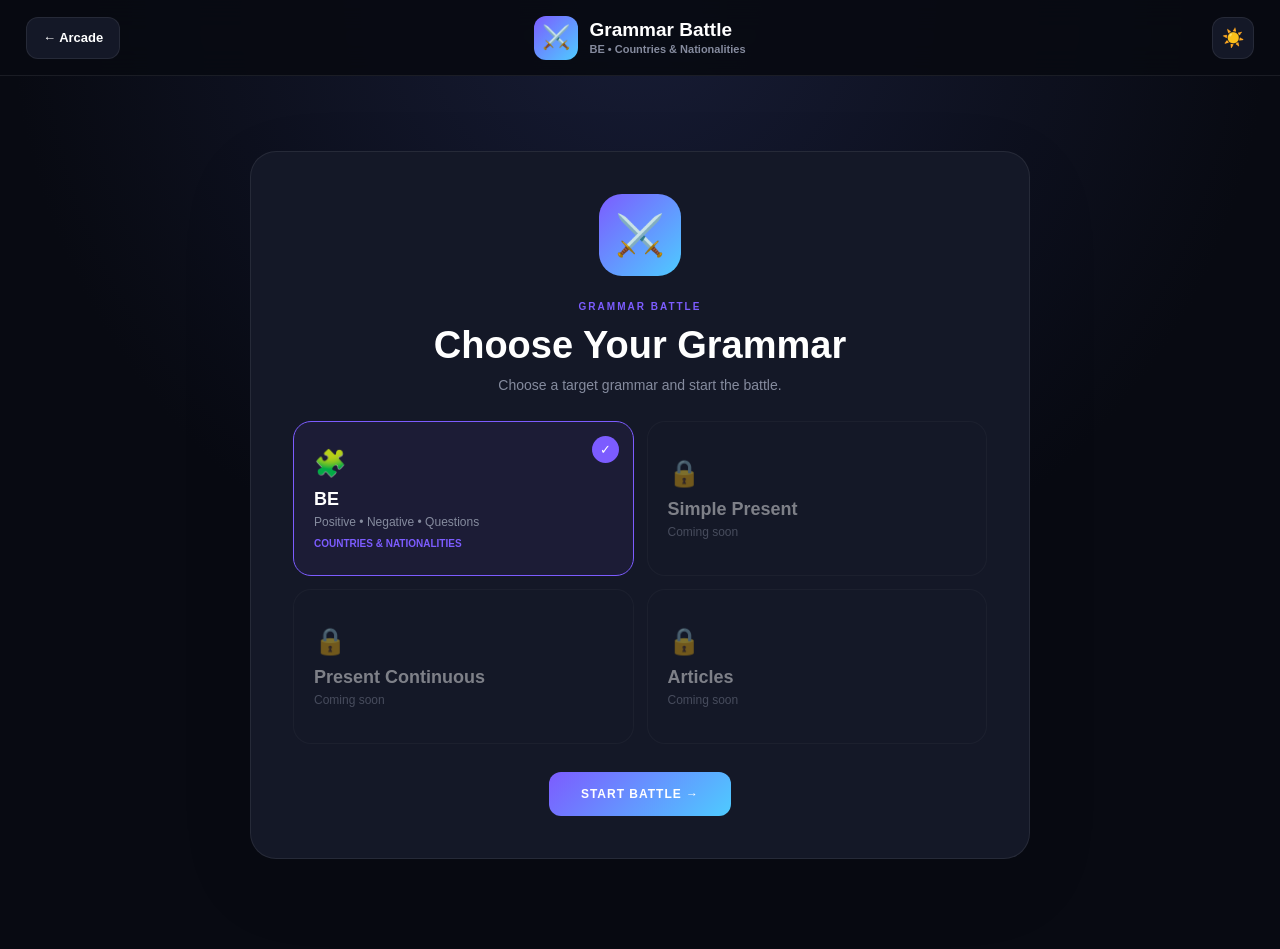
==== games/grammar-battle/index.html @ 50c9bced "Add files via upload" ====
<!DOCTYPE html>
<html lang="en">

<head>

    <meta charset="UTF-8">

    <meta
        name="viewport"
        content="width=device-width, initial-scale=1.0"
    >

    <title>Grammar Battle | Learning Arcade</title>

    <link
        rel="stylesheet"
        href="style.css"
    >

</head>

<body>


    <!-- =================================================
         HEADER
    ================================================== -->

    <header class="game-header">

        <a
            href="../../index.html"
            class="back-button"
        >
            ← Arcade
        </a>


        <div class="game-title">

            <span class="game-icon">
                ⚔️
            </span>


            <div class="game-title-text">

                <h1>
                    Grammar Battle
                </h1>

                <p>
                    BE • Countries &amp; Nationalities
                </p>

            </div>

        </div>


        <div class="header-right">

            <button
                id="themeToggle"
                class="theme-toggle"
                type="button"
                aria-label="Toggle light and dark mode"
                title="Toggle theme"
            >
                ☀️
            </button>

        </div>

    </header>



    <!-- =================================================
         MAIN
    ================================================== -->

    <main>


        <!-- =================================================
             TARGET GRAMMAR
        ================================================== -->

        <section
            id="targetScreen"
            class="screen"
        >

            <div class="selection-card">

                <div class="selection-icon">
                    ⚔️
                </div>


                <span class="eyebrow">
                    GRAMMAR BATTLE
                </span>


                <h2>
                    Choose Your Grammar
                </h2>


                <p class="selection-description">
                    Choose a target grammar and
                    start the battle.
                </p>


                <div class="grammar-grid">


                    <button
                        class="grammar-card selected"
                        type="button"
                    >

                        <span class="grammar-card-icon">
                            🧩
                        </span>

                        <span class="grammar-card-title">
                            BE
                        </span>

                        <span class="grammar-card-text">
                            Positive • Negative • Questions
                        </span>

                        <span class="grammar-card-topic">
                            Countries &amp; Nationalities
                        </span>

                    </button>


                    <button
                        class="grammar-card locked"
                        type="button"
                        disabled
                    >

                        <span class="grammar-card-icon">
                            🔒
                        </span>

                        <span class="grammar-card-title">
                            Simple Present
                        </span>

                        <span class="grammar-card-text">
                            Coming soon
                        </span>

                    </button>


                    <button
                        class="grammar-card locked"
                        type="button"
                        disabled
                    >

                        <span class="grammar-card-icon">
                            🔒
                        </span>

                        <span class="grammar-card-title">
                            Present Continuous
                        </span>

                        <span class="grammar-card-text">
                            Coming soon
                        </span>

                    </button>


                    <button
                        class="grammar-card locked"
                        type="button"
                        disabled
                    >

                        <span class="grammar-card-icon">
                            🔒
                        </span>

                        <span class="grammar-card-title">
                            Articles
                        </span>

                        <span class="grammar-card-text">
                            Coming soon
                        </span>

                    </button>

                </div>


                <button
                    id="startBattleButton"
                    class="main-button"
                    type="button"
                >
                    START BATTLE →
                </button>

            </div>

        </section>



        <!-- =================================================
             GAME
        ================================================== -->

        <section
            id="gameScreen"
            class="screen hidden"
        >

            <div class="battle-container">


                <!-- SCORE -->

                <div class="score-bar">


                    <div class="score-item">

                        <span>
                            SCORE
                        </span>

                        <strong id="score">
                            0
                        </strong>

                    </div>


                    <div class="score-item">

                        <span>
                            PROGRESS
                        </span>

                        <strong id="questionNumber">
                            1 / 15
                        </strong>

                    </div>


                    <div class="score-item combo-item">

                        <span>
                            COMBO
                        </span>

                        <strong id="combo">
                            ×1
                        </strong>

                    </div>

                </div>



                <!-- QUESTION -->

                <div class="question-area">

                    <div
                        id="questionType"
                        class="question-badge"
                    >
                        COMPLETE THE SENTENCE
                    </div>


                    <h2 id="questionText">
                        She _____ from Brazil.
                    </h2>


                    <p id="questionHint">
                        Choose the best answer.
                    </p>

                </div>



                <!-- ANSWERS -->

                <div
                    id="answersContainer"
                    class="answers-container"
                ></div>



                <!-- FEEDBACK -->

                <div
                    id="feedback"
                    class="feedback"
                ></div>



                <!-- PROGRESS -->

                <div class="progress-area">

                    <div class="progress-label">

                        <span>
                            BATTLE PROGRESS
                        </span>

                        <span id="progressText">
                            0 / 15
                        </span>

                    </div>


                    <div class="progress-bar">

                        <div
                            id="progressFill"
                            class="progress-fill"
                        ></div>

                    </div>

                </div>

            </div>

        </section>



        <!-- =================================================
             RESULT
        ================================================== -->

        <section
            id="resultScreen"
            class="screen hidden"
        >

            <div class="result-card">


                <div class="result-icon">
                    🏆
                </div>


                <span class="eyebrow">
                    BATTLE COMPLETE
                </span>


                <h2>
                    Great Job!
                </h2>


                <div class="final-score">

                    <span>
                        FINAL SCORE
                    </span>

                    <strong id="finalScore">
                        0 / 15
                    </strong>

                </div>


                <div class="result-stats">


                    <div class="result-stat">

                        <strong id="finalCorrect">
                            0
                        </strong>

                        <span>
                            Correct
                        </span>

                    </div>


                    <div class="result-stat">

                        <strong id="finalWrong">
                            0
                        </strong>

                        <span>
                            Wrong
                        </span>

                    </div>


                    <div class="result-stat">

                        <strong id="finalAccuracy">
                            0%
                        </strong>

                        <span>
                            Accuracy
                        </span>

                    </div>

                </div>



                <!-- BREAKDOWN -->

                <div class="breakdown">

                    <h3>
                        Grammar Breakdown
                    </h3>


                    <div class="breakdown-row">

                        <span>
                            ✅ Positive
                        </span>

                        <strong id="positiveResult">
                            0 / 5
                        </strong>

                    </div>


                    <div class="breakdown-row">

                        <span>
                            ❌ Negative
                        </span>

                        <strong id="negativeResult">
                            0 / 5
                        </strong>

                    </div>


                    <div class="breakdown-row">

                        <span>
                            ❓ Answer the Question
                        </span>

                        <strong id="questionResult">
                            0 / 5
                        </strong>

                    </div>

                </div>



                <!-- XP -->

                <div class="xp-box">

                    <span>
                        XP EARNED
                    </span>

                    <strong id="earnedXP">
                        +0 XP
                    </strong>

                </div>



                <div class="result-buttons">

                    <button
                        id="retryButton"
                        class="main-button"
                        type="button"
                    >
                        PLAY AGAIN →
                    </button>


                    <button
                        id="grammarButton"
                        class="secondary-button"
                        type="button"
                    >
                        ← Choose Grammar
                    </button>

                </div>

            </div>

        </section>

    </main>


    <script src="script.js"></script>

</body>

</html>
---- games/grammar-battle/style.css ----
/* =====================================================
   GRAMMAR BATTLE
===================================================== */

* {
    margin: 0;
    padding: 0;
    box-sizing: border-box;
}


:root {

    --bg-main: #f3f5fa;

    --bg-card: #ffffff;

    --bg-card-hover: #f0f2f8;

    --text-main: #161927;

    --text-muted: #60677a;

    --text-soft: #7c8395;

    --border: rgba(20,25,45,0.10);

    --accent: #7c5cff;

    --accent-two: #4ecbff;

    --success: #22c55e;

    --success-bg: #dcfce7;

    --danger: #ef4444;

    --danger-bg: #fee2e2;
}


body:not(.light-mode) {

    --bg-main: #080a12;

    --bg-card: #141827;

    --bg-card-hover: #191e31;

    --text-main: #ffffff;

    --text-muted: #858b9e;

    --text-soft: #71788c;

    --border: rgba(255,255,255,0.08);
}


/* =====================================================
   BODY
===================================================== */

html {
    scroll-behavior: smooth;
}


body {

    min-height: 100vh;

    font-family:
        Arial,
        Helvetica,
        sans-serif;

    background:
        radial-gradient(
            circle at 50% 0%,
            #ffffff 0%,
            #f3f5fa 55%,
            #eef1f7 100%
        );

    color:
        var(--text-main);

    overflow-x:
        hidden;

    transition:
        background 0.3s ease,
        color 0.3s ease;
}


body:not(.light-mode) {

    background:
        radial-gradient(
            circle at 50% 0%,
            #171c35 0%,
            #080a12 55%,
            #080a12 100%
        );
}


/* =====================================================
   HEADER
===================================================== */

.game-header {

    height:
        76px;

    padding:
        0 26px;

    display:
        grid;

    grid-template-columns:
        1fr auto 1fr;

    align-items:
        center;

    position:
        sticky;

    top:
        0;

    z-index:
        100;

    background:
        rgba(255,255,255,0.94);

    border-bottom:
        1px solid var(--border);

    backdrop-filter:
        blur(15px);
}


body:not(.light-mode) .game-header {

    background:
        rgba(8,10,18,0.92);
}


.back-button {

    justify-self:
        start;

    display:
        inline-flex;

    align-items:
        center;

    justify-content:
        center;

    height:
        42px;

    padding:
        0 16px;

    border:
        1px solid var(--border);

    border-radius:
        12px;

    background:
        var(--bg-card);

    color:
        var(--text-main);

    text-decoration:
        none;

    font-size:
        13px;

    font-weight:
        700;

    transition:
        all 0.2s ease;
}


.back-button:hover {

    transform:
        translateY(-1px);

    background:
        var(--bg-card-hover);

    border-color:
        rgba(124,92,255,0.30);
}


.game-title {

    display:
        flex;

    align-items:
        center;

    gap:
        11px;
}


.game-icon {

    width:
        44px;

    height:
        44px;

    border-radius:
        12px;

    display:
        flex;

    align-items:
        center;

    justify-content:
        center;

    background:
        linear-gradient(
            135deg,
            var(--accent),
            var(--accent-two)
        );

    color:
        white;

    font-size:
        23px;
}


.game-title-text h1 {

    font-size:
        19px;

    line-height:
        1.1;

    font-weight:
        800;

    color:
        var(--text-main);
}


.game-title-text p {

    margin-top:
        3px;

    color:
        var(--text-muted);

    font-size:
        11px;

    font-weight:
        600;
}


.header-right {

    justify-self:
        end;

    display:
        flex;

    align-items:
        center;

    gap:
        9px;
}


.theme-toggle {

    width:
        42px;

    height:
        42px;

    border:
        1px solid var(--border);

    border-radius:
        12px;

    background:
        var(--bg-card);

    color:
        var(--text-main);

    font-size:
        18px;

    cursor:
        pointer;

    transition:
        all 0.2s ease;
}


.theme-toggle:hover {

    transform:
        translateY(-2px)
        rotate(8deg);

    background:
        rgba(124,92,255,0.10);
}


/* =====================================================
   MAIN
===================================================== */

main {

    min-height:
        calc(100vh - 76px);

    padding:
        45px 20px 60px;

    display:
        flex;

    justify-content:
        center;

    align-items:
        flex-start;
}


.screen {

    width:
        100%;

    max-width:
        900px;

    margin:
        0 auto;

    animation:
        screenIn 0.3s ease;
}


.hidden {
    display:
        none !important;
}


@keyframes screenIn {

    from {
        opacity:
            0;

        transform:
            translateY(10px);
    }

    to {
        opacity:
            1;

        transform:
            translateY(0);
    }
}


/* =====================================================
   COMMON
===================================================== */

.eyebrow {

    display:
        inline-block;

    color:
        var(--accent);

    font-size:
        10px;

    font-weight:
        800;

    letter-spacing:
        2px;
}


/* =====================================================
   TARGET GRAMMAR
===================================================== */

.selection-card {

    max-width:
        780px;

    margin:
        30px auto;

    padding:
        42px;

    text-align:
        center;

    background:
        var(--bg-card);

    border:
        1px solid var(--border);

    border-radius:
        26px;

    box-shadow:
        0 25px 80px
        rgba(0,0,0,0.08);
}


.selection-icon {

    width:
        82px;

    height:
        82px;

    margin:
        0 auto 20px;

    border-radius:
        23px;

    display:
        flex;

    align-items:
        center;

    justify-content:
        center;

    background:
        linear-gradient(
            135deg,
            var(--accent),
            var(--accent-two)
        );

    font-size:
        40px;
}


.selection-card h2 {

    margin-top:
        10px;

    font-size:
        38px;

    color:
        var(--text-main);
}


.selection-description {

    margin:
        10px auto 28px;

    color:
        var(--text-muted);

    font-size:
        14px;
}


/* =====================================================
   GRAMMAR CARDS
===================================================== */

.grammar-grid {

    display:
        grid;

    grid-template-columns:
        repeat(2,1fr);

    gap:
        13px;

    text-align:
        left;
}


.grammar-card {

    min-height:
        155px;

    padding:
        20px;

    border:
        1px solid var(--border);

    border-radius:
        18px;

    background:
        var(--bg-card);

    color:
        var(--text-main);

    cursor:
        pointer;

    display:
        flex;

    flex-direction:
        column;

    align-items:
        flex-start;

    justify-content:
        center;

    position:
        relative;

    transition:
        all 0.2s ease;
}


.grammar-card:hover:not(:disabled) {

    transform:
        translateY(-3px);

    background:
        var(--bg-card-hover);

    border-color:
        rgba(124,92,255,0.35);
}


.grammar-card.selected {

    border-color:
        var(--accent);

    background:
        rgba(124,92,255,0.07);
}


.grammar-card.selected::after {

    content:
        "✓";

    position:
        absolute;

    top:
        14px;

    right:
        14px;

    width:
        27px;

    height:
        27px;

    border-radius:
        50%;

    display:
        flex;

    align-items:
        center;

    justify-content:
        center;

    background:
        var(--accent);

    color:
        white;

    font-size:
        13px;
}


.grammar-card.locked {

    opacity:
        0.45;

    cursor:
        not-allowed;
}


.grammar-card-icon {

    font-size:
        26px;

    margin-bottom:
        10px;
}


.grammar-card-title {

    font-size:
        18px;

    font-weight:
        900;
}


.grammar-card-text {

    margin-top:
        5px;

    color:
        var(--text-muted);

    font-size:
        12px;
}


.grammar-card-topic {

    margin-top:
        9px;

    color:
        var(--accent);

    font-size:
        10px;

    font-weight:
        800;

    text-transform:
        uppercase;
}


/* =====================================================
   MAIN BUTTON
===================================================== */

.main-button {

    margin-top:
        28px;

    padding:
        15px 32px;

    border:
        none;

    border-radius:
        12px;

    background:
        linear-gradient(
            135deg,
            var(--accent),
            var(--accent-two)
        );

    color:
        white;

    font-size:
        12px;

    font-weight:
        900;

    letter-spacing:
        1px;

    cursor:
        pointer;

    transition:
        all 0.2s ease;
}


.main-button:hover {

    transform:
        translateY(-3px);

    box-shadow:
        0 14px 35px
        rgba(92,72,255,0.25);
}


.main-button:active {
    transform:
        scale(0.98);
}


/* =====================================================
   GAME
===================================================== */

.battle-container {

    width:
        100%;

    max-width:
        850px;

    margin:
        0 auto;
}


.score-bar {

    display:
        grid;

    grid-template-columns:
        repeat(3,1fr);

    gap:
        13px;
}


.score-item {

    padding:
        14px;

    text-align:
        center;

    border:
        1px solid var(--border);

    border-radius:
        14px;

    background:
        var(--bg-card);
}


.score-item span {

    display:
        block;

    color:
        var(--text-soft);

    font-size:
        9px;

    letter-spacing:
        1.5px;
}


.score-item strong {

    display:
        block;

    margin-top:
        5px;

    color:
        var(--text-main);

    font-size:
        23px;
}


.combo-item strong {
    color:
        var(--accent);
}


/* =====================================================
   QUESTION
===================================================== */

.question-area {

    padding:
        48px 0 32px;

    text-align:
        center;
}


.question-badge {

    display:
        inline-block;

    padding:
        7px 12px;

    border-radius:
        20px;

    background:
        rgba(124,92,255,0.08);

    color:
        var(--accent);

    font-size:
        10px;

    font-weight:
        800;

    letter-spacing:
        0.8px;
}


.question-area h2 {

    max-width:
        700px;

    margin:
        18px auto 0;

    color:
        var(--text-main);

    font-size:
        clamp(28px,5vw,42px);

    line-height:
        1.3;
}


#questionHint {

    margin-top:
        11px;

    color:
        var(--text-muted);

    font-size:
        13px;
}


/* =====================================================
   ANSWERS
===================================================== */

.answers-container {

    display:
        grid;

    grid-template-columns:
        repeat(3,1fr);

    gap:
        14px;
}


.answer-button {

    min-height:
        110px;

    padding:
        18px;

    border:
        2px solid var(--border);

    border-radius:
        17px;

    background:
        var(--bg-card);

    color:
        var(--text-main);

    cursor:
        pointer;

    font-size:
        20px;

    font-weight:
        800;

    line-height:
        1.35;

    position:
        relative;

    transition:
        all 0.18s ease;
}


.answer-button:hover:not(:disabled) {

    transform:
        translateY(-4px);

    border-color:
        rgba(124,92,255,0.50);

    background:
        var(--bg-card-hover);

    box-shadow:
        0 10px 24px
        rgba(124,92,255,0.08);
}


.answer-button:disabled {
    cursor:
        default;
}


/* =====================================================
   CORRECT
===================================================== */

.answer-button.correct {

    border-color:
        var(--success);

    background:
        var(--success-bg);

    color:
        #15803d;

    animation:
        correctAnswer 0.4s ease;
}


.answer-button.correct::after {

    content:
        "✓";

    position:
        absolute;

    top:
        10px;

    right:
        12px;

    color:
        #16a34a;

    font-size:
        18px;
}


/* =====================================================
   WRONG
===================================================== */

.answer-button.wrong {

    border-color:
        var(--danger);

    background:
        var(--danger-bg);

    color:
        #b91c1c;

    animation:
        wrongAnswer 0.4s ease;
}


.answer-button.wrong::after {

    content:
        "✕";

    position:
        absolute;

    top:
        10px;

    right:
        12px;

    color:
        #dc2626;

    font-size:
        18px;
}


.answer-button.correct-answer {

    border-color:
        var(--success);

    background:
        rgba(34,197,94,0.08);

    color:
        #15803d;
}


@keyframes correctAnswer {

    50% {
        transform:
            scale(1.04);
    }
}


@keyframes wrongAnswer {

    25% {
        transform:
            translateX(-6px);
    }

    50% {
        transform:
            translateX(6px);
    }

    75% {
        transform:
            translateX(-4px);
    }
}


/* =====================================================
   FEEDBACK
===================================================== */

.feedback {

    min-height:
        34px;

    margin-top:
        16px;

    text-align:
        center;

    color:
        var(--text-muted);

    font-size:
        14px;

    font-weight:
        800;
}


.feedback.correct {
    color:
        var(--success);
}


.feedback.wrong {
    color:
        var(--danger);
}


/* =====================================================
   PROGRESS
===================================================== */

.progress-area {
    margin-top:
        26px;
}


.progress-label {

    display:
        flex;

    justify-content:
        space-between;

    color:
        var(--text-soft);

    font-size:
        9px;

    letter-spacing:
        1px;
}


.progress-bar {

    height:
        7px;

    margin-top:
        8px;

    overflow:
        hidden;

    border-radius:
        20px;

    background:
        rgba(127,127,127,0.13);
}


.progress-fill {

    width:
        0%;

    height:
        100%;

    border-radius:
        20px;

    background:
        linear-gradient(
            90deg,
            var(--accent),
            var(--accent-two)
        );

    transition:
        width 0.3s ease;
}


/* =====================================================
   RESULT
===================================================== */

.result-card {

    max-width:
        650px;

    margin:
        20px auto;

    padding:
        42px;

    text-align:
        center;

    border:
        1px solid var(--border);

    border-radius:
        26px;

    background:
        var(--bg-card);
}


.result-icon {

    font-size:
        52px;

    margin-bottom:
        12px;
}


.result-card h2 {

    margin-top:
        8px;

    color:
        var(--text-main);

    font-size:
        38px;
}


.final-score {

    margin:
        25px auto;

    padding:
        18px;

    border-radius:
        16px;

    background:
        rgba(124,92,255,0.08);
}


.final-score span {

    display:
        block;

    color:
        var(--text-soft);

    font-size:
        9px;

    letter-spacing:
        2px;
}


.final-score strong {

    display:
        block;

    margin-top:
        5px;

    color:
        var(--accent);

    font-size:
        42px;
}


.result-stats {

    display:
        grid;

    grid-template-columns:
        repeat(3,1fr);

    gap:
        10px;
}


.result-stat {

    padding:
        15px;

    border:
        1px solid var(--border);

    border-radius:
        13px;

    background:
        rgba(124,92,255,0.04);
}


.result-stat strong {

    display:
        block;

    color:
        var(--text-main);

    font-size:
        22px;
}


.result-stat span {

    display:
        block;

    margin-top:
        5px;

    color:
        var(--text-soft);

    font-size:
        10px;
}


/* =====================================================
   BREAKDOWN
===================================================== */

.breakdown {

    margin-top:
        18px;

    padding:
        18px;

    text-align:
        left;

    border:
        1px solid var(--border);

    border-radius:
        16px;

    background:
        rgba(124,92,255,0.03);
}


.breakdown h3 {

    margin-bottom:
        12px;

    color:
        var(--text-main);

    font-size:
        14px;
}


.breakdown-row {

    display:
        flex;

    justify-content:
        space-between;

    align-items:
        center;

    padding:
        9px 0;

    border-bottom:
        1px solid var(--border);

    color:
        var(--text-muted);

    font-size:
        13px;
}


.breakdown-row:last-child {
    border-bottom:
        none;
}


.breakdown-row strong {
    color:
        var(--text-main);
}


/* =====================================================
   XP
===================================================== */

.xp-box {

    margin-top:
        15px;

    padding:
        17px;

    border-radius:
        14px;

    background:
        rgba(34,197,94,0.08);

    border:
        1px solid
        rgba(34,197,94,0.16);
}


.xp-box span {

    display:
        block;

    color:
        var(--text-soft);

    font-size:
        9px;

    letter-spacing:
        2px;
}


.xp-box strong {

    display:
        block;

    margin-top:
        5px;

    color:
        var(--success);

    font-size:
        25px;
}


/* =====================================================
   RESULT BUTTONS
===================================================== */

.result-buttons {

    display:
        flex;

    flex-direction:
        column;

    align-items:
        center;
}


.secondary-button {

    margin-top:
        12px;

    padding:
        12px 20px;

    border:
        none;

    background:
        transparent;

    color:
        var(--text-muted);

    font-size:
        11px;

    font-weight:
        800;

    cursor:
        pointer;
}


.secondary-button:hover {
    color:
        var(--text-main);
}


/* =====================================================
   MOBILE
===================================================== */

@media (max-width: 700px) {

    .game-header {

        height:
            68px;

        padding:
            0 12px;

        grid-template-columns:
            auto 1fr auto;
    }


    .back-button {

        height:
            38px;

        padding:
            0 11px;

        font-size:
            12px;
    }


    .game-title {

        gap:
            8px;
    }


    .game-icon {

        width:
            38px;

        height:
            38px;

        border-radius:
            10px;

        font-size:
            19px;
    }


    .game-title-text h1 {
        font-size:
            16px;
    }


    .game-title-text p {
        font-size:
            9px;
    }


    .theme-toggle {

        width:
            38px;

        height:
            38px;

        font-size:
            16px;
    }


    main {
        padding:
            25px 13px 40px;
    }


    .selection-card {

        padding:
            30px 18px;

        margin:
            10px auto;
    }


    .selection-card h2 {
        font-size:
            31px;
    }


    .grammar-grid {
        grid-template-columns:
            1fr;
    }


    .score-bar {
        gap:
            8px;
    }


    .score-item {
        padding:
            11px 5px;
    }


    .score-item strong {
        font-size:
            19px;
    }


    .question-area {

        padding:
            35px 0 25px;
    }


    .question-area h2 {

        font-size:
            28px;
    }


    .answers-container {

        grid-template-columns:
            1fr;

        gap:
            10px;
    }


    .answer-button {

        min-height:
            72px;

        font-size:
            17px;
    }


    .result-card {

        padding:
            32px 18px;
    }


    .result-card h2 {

        font-size:
            31px;
    }

}
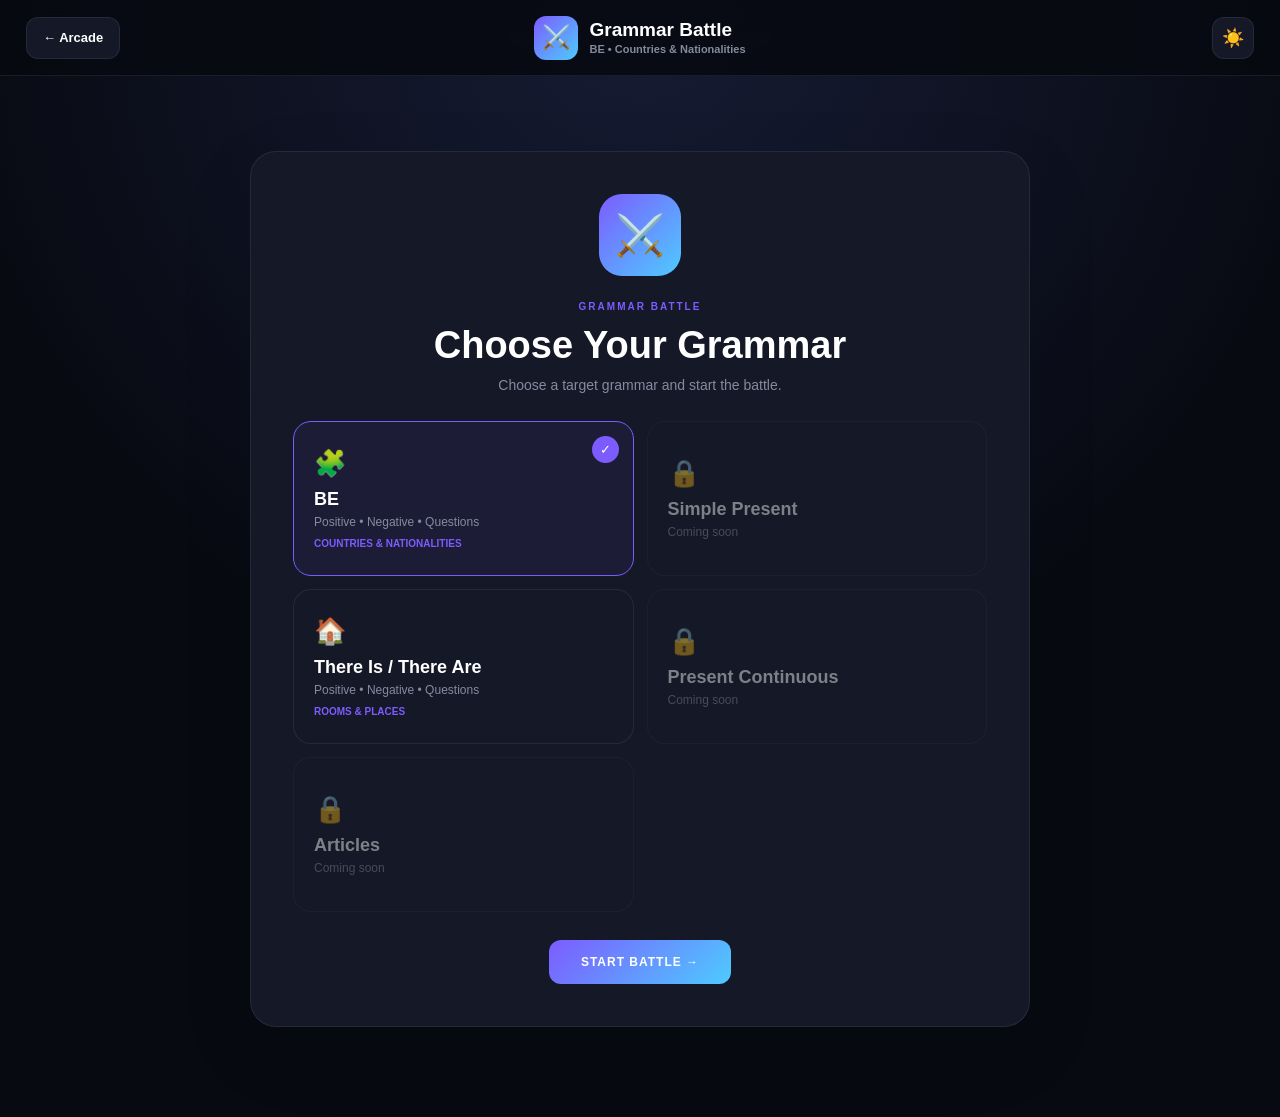
==== commit 9b507341: "Update index.html" ====
--- a/games/grammar-battle/index.html
+++ b/games/grammar-battle/index.html
@@ -120,6 +120,7 @@
 
                     <button
                         class="grammar-card selected"
+                        data-grammar="be"
                         type="button"
                     >
 
@@ -158,6 +159,33 @@
 
                         <span class="grammar-card-text">
                             Coming soon
+                        </span>
+
+                    </button>
+
+
+                    <!-- THERE IS / THERE ARE -->
+
+                    <button
+                        class="grammar-card"
+                        data-grammar="there-is"
+                        type="button"
+                    >
+
+                        <span class="grammar-card-icon">
+                            🏠
+                        </span>
+
+                        <span class="grammar-card-title">
+                            There Is / There Are
+                        </span>
+
+                        <span class="grammar-card-text">
+                            Positive • Negative • Questions
+                        </span>
+
+                        <span class="grammar-card-topic">
+                            Rooms &amp; Places
                         </span>
 
                     </button>
@@ -541,4 +569,4 @@
 
 </body>
 
-</html>+</html>
--- a/games/grammar-battle/style.css
+++ b/games/grammar-battle/style.css
@@ -1776,4 +1776,258 @@
             31px;
     }
 
-}+}
+/* =====================================================
+   MOBILE — GRAMMAR BATTLE
+   Supports 320px / 390px / 430px
+===================================================== */
+
+@media (max-width: 600px) {
+
+    body {
+        padding: 0;
+        overflow-x: hidden;
+    }
+
+    .game-header {
+        height: 62px;
+        padding: 0 10px;
+        grid-template-columns: auto 1fr auto;
+    }
+
+    .game-title {
+        justify-self: center;
+        font-size: 10px;
+        letter-spacing: 1px;
+        white-space: nowrap;
+    }
+
+    .game-title span {
+        width: 28px;
+        height: 28px;
+        font-size: 13px;
+    }
+
+    .back-button {
+        font-size: 8px;
+    }
+
+    .theme-toggle {
+        width: 32px;
+        height: 32px;
+        font-size: 13px;
+    }
+
+
+    /* START */
+
+    .screen {
+        min-height: calc(100vh - 62px);
+        padding: 25px 12px;
+    }
+
+    .start-card {
+        padding: 30px 16px;
+        border-radius: 20px;
+    }
+
+    .big-icon {
+        width: 68px;
+        height: 68px;
+        margin-bottom: 18px;
+        font-size: 32px;
+        border-radius: 18px;
+    }
+
+    .start-card h1 {
+        font-size: clamp(34px, 11vw, 44px);
+    }
+
+    .start-card > p {
+        font-size: 12px;
+        line-height: 1.55;
+    }
+
+    .main-button {
+        width: 100%;
+        padding: 13px 15px;
+        font-size: 11px;
+    }
+
+
+    /* UNIT SELECTOR */
+
+    .unit-grid,
+    .grammar-grid,
+    .topic-grid {
+        grid-template-columns: 1fr !important;
+        gap: 8px !important;
+    }
+
+    .unit-card,
+    .grammar-card,
+    .topic-card {
+        min-height: 70px;
+        padding: 12px;
+        border-radius: 12px;
+    }
+
+
+    /* GAME */
+
+    .game-container {
+        width: 100%;
+        max-width: none;
+    }
+
+    .score-bar {
+        grid-template-columns: repeat(3, 1fr);
+        gap: 6px;
+    }
+
+    .score-item {
+        padding: 10px 4px;
+        border-radius: 10px;
+    }
+
+    .score-item span {
+        font-size: 7px;
+        letter-spacing: 1px;
+    }
+
+    .score-item strong {
+        font-size: 17px;
+    }
+
+
+    .game-instruction {
+        padding: 25px 0 18px;
+    }
+
+    .game-instruction h2 {
+        font-size: 21px;
+    }
+
+    .phrase {
+        margin-top: 10px;
+        font-size: clamp(24px, 8vw, 34px);
+        line-height: 1.15;
+        word-break: break-word;
+    }
+
+    .game-instruction p {
+        font-size: 11px;
+    }
+
+
+    /* OPTIONS */
+
+    .answers-container {
+        grid-template-columns: 1fr !important;
+        gap: 8px;
+    }
+
+    .answer-button {
+        min-height: 60px;
+        padding: 9px 11px;
+        font-size: 15px;
+        border-radius: 12px;
+    }
+
+
+    /* MATCHING */
+
+    .matching-game {
+        grid-template-columns: 1fr 1fr;
+        gap: 7px;
+        padding: 10px 6px;
+    }
+
+    .match-column {
+        max-width: none;
+        gap: 6px;
+    }
+
+    .match-word,
+    .match-picture {
+        width: min(100%, 105px);
+        aspect-ratio: 1;
+        height: auto;
+    }
+
+    .match-word {
+        padding: 7px;
+        font-size: 10px;
+        border-radius: 10px;
+    }
+
+    .match-picture {
+        border-radius: 10px;
+    }
+
+
+    /* PROGRESS */
+
+    .progress-area {
+        margin-top: 18px;
+    }
+
+    .progress-label {
+        font-size: 8px;
+    }
+
+    .progress-bar {
+        height: 5px;
+    }
+
+
+    /* RESULTS */
+
+    .result-card {
+        padding: 30px 15px;
+        border-radius: 20px;
+    }
+
+    .result-card h1 {
+        font-size: 30px;
+    }
+
+    .final-score strong {
+        font-size: 38px;
+    }
+
+    .result-grid {
+        grid-template-columns: 1fr;
+    }
+
+    .xp-box strong {
+        font-size: 22px;
+    }
+
+
+    /* TOUCH FRIENDLY */
+
+    button {
+        -webkit-tap-highlight-color: transparent;
+    }
+
+}
+
+
+@media (max-width: 340px) {
+
+    .answer-button {
+        min-height: 56px;
+        font-size: 13px;
+    }
+
+    .match-word,
+    .match-picture {
+        width: 91px;
+    }
+
+    .match-word {
+        font-size: 9px;
+    }
+
+}
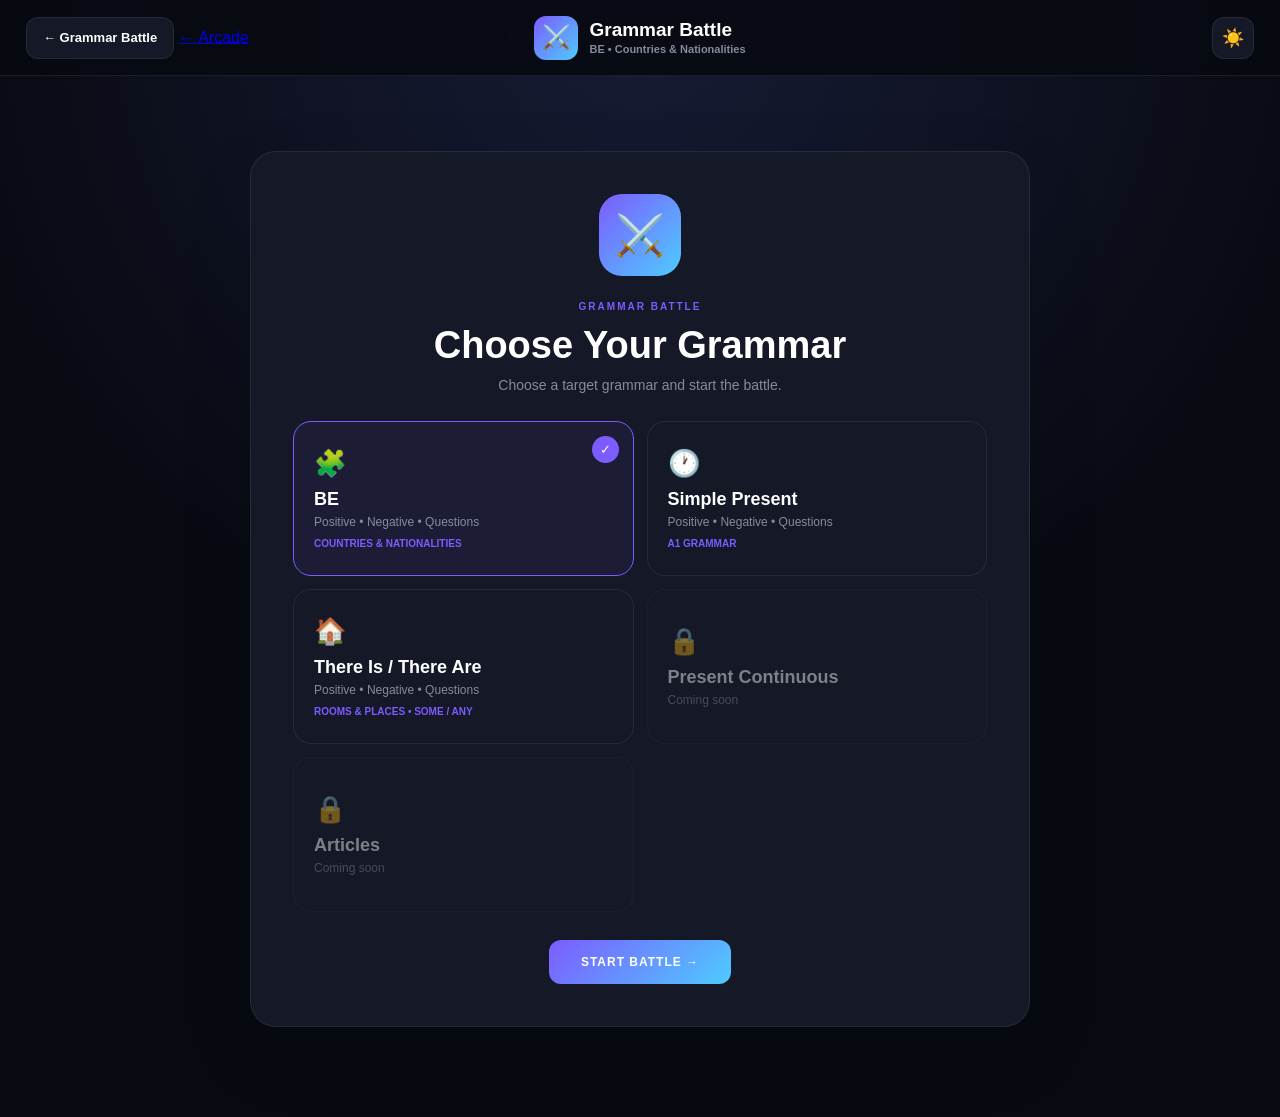
==== commit e77d6ca5: "Update index.html" ====
--- a/games/grammar-battle/index.html
+++ b/games/grammar-battle/index.html
@@ -28,12 +28,27 @@
 
     <header class="game-header">
 
-        <a
-            href="../../index.html"
-            class="back-button"
-        >
-            ← Arcade
-        </a>
+        <div class="header-left">
+
+            <button
+                id="grammarBackButton"
+                class="back-button hidden-nav-button"
+                type="button"
+                aria-label="Return to Grammar Battle selection"
+            >
+                ← Grammar Battle
+            </button>
+
+
+            <a
+                href="../../index.html"
+                class="arcade-button"
+                aria-label="Return to Learning Arcade"
+            >
+                ← Arcade
+            </a>
+
+        </div>
 
 
         <div class="game-title">
@@ -144,13 +159,13 @@
 
 
                     <button
-                        class="grammar-card locked"
-                        type="button"
-                        disabled
+                        class="grammar-card"
+                        data-grammar="simple-present"
+                        type="button"
                     >
 
                         <span class="grammar-card-icon">
-                            🔒
+                            🕐
                         </span>
 
                         <span class="grammar-card-title">
@@ -158,13 +173,15 @@
                         </span>
 
                         <span class="grammar-card-text">
-                            Coming soon
-                        </span>
-
-                    </button>
-
-
-                    <!-- THERE IS / THERE ARE -->
+                            Positive • Negative • Questions
+                        </span>
+
+                        <span class="grammar-card-topic">
+                            A1 Grammar
+                        </span>
+
+                    </button>
+
 
                     <button
                         class="grammar-card"
@@ -185,7 +202,7 @@
                         </span>
 
                         <span class="grammar-card-topic">
-                            Rooms &amp; Places
+                            Rooms &amp; Places • some / any
                         </span>
 
                     </button>
--- a/games/grammar-battle/style.css
+++ b/games/grammar-battle/style.css
@@ -1603,324 +1603,196 @@
 }
 
 
+
+
 /* =====================================================
-   MOBILE
+   PHONE TIER — Grammar Battle
+   Uses the actual Grammar Battle DOM classes.
 ===================================================== */
 
-@media (max-width: 700px) {
-
-    .game-header {
-
-        height:
-            68px;
-
-        padding:
-            0 12px;
-
-        grid-template-columns:
-            auto 1fr auto;
-    }
-
-
-    .back-button {
-
-        height:
-            38px;
-
-        padding:
-            0 11px;
-
-        font-size:
-            12px;
-    }
-
-
-    .game-title {
-
-        gap:
-            8px;
-    }
-
-
-    .game-icon {
-
-        width:
-            38px;
-
-        height:
-            38px;
-
-        border-radius:
-            10px;
-
-        font-size:
-            19px;
-    }
-
-
-    .game-title-text h1 {
-        font-size:
-            16px;
-    }
-
-
-    .game-title-text p {
-        font-size:
-            9px;
-    }
-
-
-    .theme-toggle {
-
-        width:
-            38px;
-
-        height:
-            38px;
-
-        font-size:
-            16px;
-    }
-
-
-    main {
-        padding:
-            25px 13px 40px;
-    }
-
-
-    .selection-card {
-
-        padding:
-            30px 18px;
-
-        margin:
-            10px auto;
-    }
-
-
-    .selection-card h2 {
-        font-size:
-            31px;
-    }
-
-
-    .grammar-grid {
-        grid-template-columns:
-            1fr;
-    }
-
-
-    .score-bar {
-        gap:
-            8px;
-    }
-
-
-    .score-item {
-        padding:
-            11px 5px;
-    }
-
-
-    .score-item strong {
-        font-size:
-            19px;
-    }
-
-
-    .question-area {
-
-        padding:
-            35px 0 25px;
-    }
-
-
-    .question-area h2 {
-
-        font-size:
-            28px;
-    }
-
-
-    .answers-container {
-
-        grid-template-columns:
-            1fr;
-
-        gap:
-            10px;
-    }
-
-
-    .answer-button {
-
-        min-height:
-            72px;
-
-        font-size:
-            17px;
-    }
-
-
-    .result-card {
-
-        padding:
-            32px 18px;
-    }
-
-
-    .result-card h2 {
-
-        font-size:
-            31px;
-    }
-
-}
-/* =====================================================
-   MOBILE — GRAMMAR BATTLE
-   Supports 320px / 390px / 430px
-===================================================== */
-
 @media (max-width: 600px) {
 
+    html,
     body {
-        padding: 0;
+        width: 100%;
+        min-width: 0;
+    }
+
+    body {
         overflow-x: hidden;
     }
 
     .game-header {
         height: 62px;
         padding: 0 10px;
-        grid-template-columns: auto 1fr auto;
+        grid-template-columns: auto minmax(0, 1fr) auto;
+        gap: 8px;
+    }
+
+    .back-button {
+        height: 34px;
+        padding: 0 9px;
+        border-radius: 9px;
+        font-size: 10px;
+        white-space: nowrap;
     }
 
     .game-title {
+        min-width: 0;
+        gap: 7px;
         justify-self: center;
-        font-size: 10px;
-        letter-spacing: 1px;
+    }
+
+    .game-icon {
+        width: 30px;
+        height: 30px;
+        flex: 0 0 30px;
+        border-radius: 9px;
+        font-size: 15px;
+    }
+
+    .game-title-text {
+        min-width: 0;
+    }
+
+    .game-title-text h1 {
+        font-size: 14px;
         white-space: nowrap;
     }
 
-    .game-title span {
-        width: 28px;
-        height: 28px;
-        font-size: 13px;
-    }
-
-    .back-button {
+    .game-title-text p {
+        max-width: 145px;
+        overflow: hidden;
+        text-overflow: ellipsis;
+        white-space: nowrap;
         font-size: 8px;
     }
 
+    .header-right {
+        gap: 0;
+    }
+
     .theme-toggle {
-        width: 32px;
-        height: 32px;
-        font-size: 13px;
-    }
-
-
-    /* START */
+        width: 34px;
+        height: 34px;
+        border-radius: 9px;
+        font-size: 14px;
+    }
+
+    main {
+        min-height: calc(100vh - 62px);
+        padding: 18px 10px 30px;
+    }
 
     .screen {
-        min-height: calc(100vh - 62px);
-        padding: 25px 12px;
-    }
-
-    .start-card {
-        padding: 30px 16px;
-        border-radius: 20px;
-    }
-
-    .big-icon {
-        width: 68px;
-        height: 68px;
-        margin-bottom: 18px;
-        font-size: 32px;
+        max-width: 100%;
+    }
+
+    .selection-card {
+        width: 100%;
+        max-width: 100%;
+        margin: 0 auto;
+        padding: 28px 14px 22px;
         border-radius: 18px;
     }
 
-    .start-card h1 {
-        font-size: clamp(34px, 11vw, 44px);
-    }
-
-    .start-card > p {
+    .selection-icon {
+        width: 58px;
+        height: 58px;
+        margin-bottom: 14px;
+        font-size: 28px;
+    }
+
+    .selection-card h2 {
+        font-size: clamp(25px, 8vw, 31px);
+        line-height: 1.1;
+    }
+
+    .selection-description {
+        max-width: 290px;
+        margin: 10px auto 20px;
+        font-size: 11px;
+        line-height: 1.5;
+    }
+
+    .grammar-grid {
+        grid-template-columns: 1fr !important;
+        gap: 8px;
+    }
+
+    .grammar-card {
+        min-height: 68px;
+        padding: 11px 42px 11px 12px;
+        border-radius: 12px;
+        text-align: left;
+    }
+
+    .grammar-card-icon {
+        font-size: 19px;
+    }
+
+    .grammar-card-title {
         font-size: 12px;
-        line-height: 1.55;
+    }
+
+    .grammar-card-text,
+    .grammar-card-topic {
+        font-size: 9px;
     }
 
     .main-button {
         width: 100%;
-        padding: 13px 15px;
+        min-height: 46px;
+        padding: 12px 14px;
+        border-radius: 11px;
         font-size: 11px;
     }
 
-
-    /* UNIT SELECTOR */
-
-    .unit-grid,
-    .grammar-grid,
-    .topic-grid {
-        grid-template-columns: 1fr !important;
-        gap: 8px !important;
-    }
-
-    .unit-card,
-    .grammar-card,
-    .topic-card {
-        min-height: 70px;
-        padding: 12px;
-        border-radius: 12px;
-    }
-
-
-    /* GAME */
-
-    .game-container {
+    .battle-container {
         width: 100%;
-        max-width: none;
+        max-width: 100%;
     }
 
     .score-bar {
-        grid-template-columns: repeat(3, 1fr);
+        grid-template-columns: repeat(3, minmax(0, 1fr));
         gap: 6px;
     }
 
     .score-item {
-        padding: 10px 4px;
+        min-width: 0;
+        padding: 9px 4px;
         border-radius: 10px;
     }
 
     .score-item span {
         font-size: 7px;
-        letter-spacing: 1px;
+        letter-spacing: .8px;
     }
 
     .score-item strong {
         font-size: 17px;
     }
 
-
-    .game-instruction {
-        padding: 25px 0 18px;
-    }
-
-    .game-instruction h2 {
-        font-size: 21px;
-    }
-
-    .phrase {
-        margin-top: 10px;
-        font-size: clamp(24px, 8vw, 34px);
-        line-height: 1.15;
-        word-break: break-word;
-    }
-
-    .game-instruction p {
-        font-size: 11px;
-    }
-
-
-    /* OPTIONS */
+    .question-area {
+        padding: 28px 2px 20px;
+    }
+
+    .question-badge {
+        font-size: 8px;
+        letter-spacing: 1.2px;
+    }
+
+    .question-area h2,
+    #questionText {
+        font-size: clamp(22px, 7vw, 30px);
+        line-height: 1.2;
+        overflow-wrap: anywhere;
+    }
+
+    .question-hint,
+    #questionHint {
+        font-size: 10px;
+    }
 
     .answers-container {
         grid-template-columns: 1fr !important;
@@ -1928,48 +1800,21 @@
     }
 
     .answer-button {
-        min-height: 60px;
-        padding: 9px 11px;
+        width: 100%;
+        min-height: 58px;
+        padding: 10px 12px;
+        border-radius: 11px;
         font-size: 15px;
-        border-radius: 12px;
-    }
-
-
-    /* MATCHING */
-
-    .matching-game {
-        grid-template-columns: 1fr 1fr;
-        gap: 7px;
-        padding: 10px 6px;
-    }
-
-    .match-column {
-        max-width: none;
-        gap: 6px;
-    }
-
-    .match-word,
-    .match-picture {
-        width: min(100%, 105px);
-        aspect-ratio: 1;
-        height: auto;
-    }
-
-    .match-word {
-        padding: 7px;
-        font-size: 10px;
-        border-radius: 10px;
-    }
-
-    .match-picture {
-        border-radius: 10px;
-    }
-
-
-    /* PROGRESS */
+    }
+
+    .feedback {
+        min-height: 22px;
+        font-size: 11px;
+        line-height: 1.4;
+    }
 
     .progress-area {
-        margin-top: 18px;
+        margin-top: 16px;
     }
 
     .progress-label {
@@ -1980,54 +1825,84 @@
         height: 5px;
     }
 
-
-    /* RESULTS */
-
     .result-card {
-        padding: 30px 15px;
-        border-radius: 20px;
-    }
-
-    .result-card h1 {
-        font-size: 30px;
-    }
-
-    .final-score strong {
-        font-size: 38px;
-    }
-
-    .result-grid {
-        grid-template-columns: 1fr;
+        width: 100%;
+        max-width: 100%;
+        padding: 28px 14px;
+        border-radius: 18px;
+    }
+
+    .result-card h2 {
+        font-size: 28px;
+    }
+
+    .result-stats {
+        gap: 7px;
+    }
+
+    .result-stat {
+        padding: 12px 6px;
+    }
+
+    .result-stat strong {
+        font-size: 19px;
+    }
+
+    .result-stat span {
+        font-size: 8px;
+    }
+
+    .breakdown {
+        padding: 14px;
+    }
+
+    .breakdown-row {
+        gap: 10px;
+        font-size: 11px;
     }
 
     .xp-box strong {
         font-size: 22px;
     }
 
-
-    /* TOUCH FRIENDLY */
-
-    button {
-        -webkit-tap-highlight-color: transparent;
-    }
-
-}
-
-
-@media (max-width: 340px) {
+    .result-buttons {
+        width: 100%;
+    }
+
+    .secondary-button {
+        font-size: 10px;
+    }
+}
+
+@media (max-width: 360px) {
+
+    .game-title-text p {
+        display: none;
+    }
+
+    .game-title-text h1 {
+        font-size: 13px;
+    }
+
+    .back-button {
+        padding: 0 7px;
+        font-size: 9px;
+    }
+
+    .selection-card {
+        padding-inline: 11px;
+    }
+
+    .score-item strong {
+        font-size: 15px;
+    }
 
     .answer-button {
-        min-height: 56px;
-        font-size: 13px;
-    }
-
-    .match-word,
-    .match-picture {
-        width: 91px;
-    }
-
-    .match-word {
-        font-size: 9px;
-    }
-
-}
+        min-height: 54px;
+        font-size: 14px;
+    }
+
+    .result-stats {
+        grid-template-columns: 1fr;
+    }
+}
